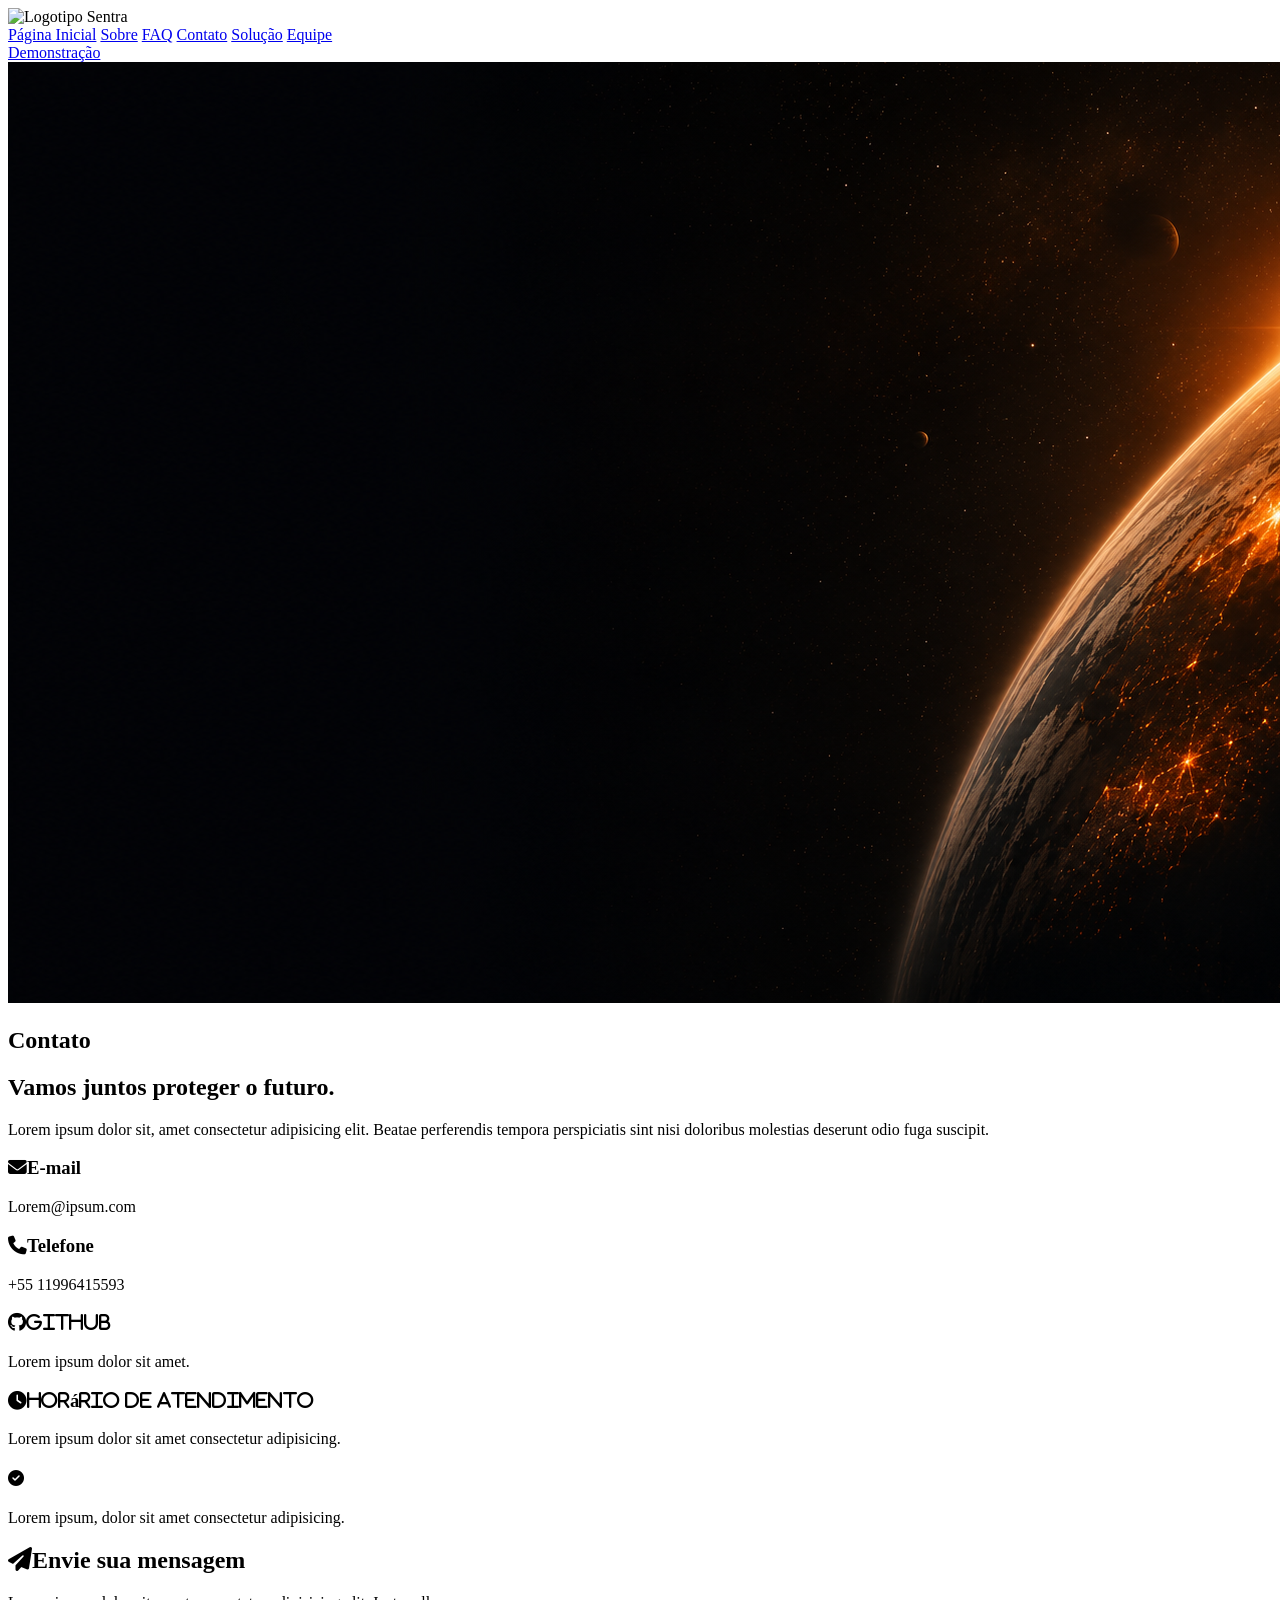
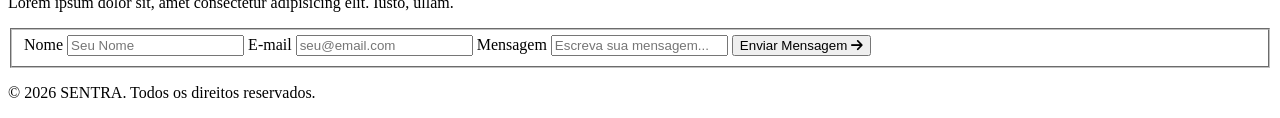
==== paginas/pag-contato.html @ 7772038f "feat: Página contato criada." ====
<!doctype html>
<html lang="pt-br">

<head>
    <meta charset="UTF-8" />
    <meta name="viewport" content="width=device-width, initial-scale=1.0" />
    <title>Contato / Sentra</title>

    <link rel="stylesheet" href="../css/pag-contato.css" />
    <link rel="stylesheet" href="https://cdnjs.cloudflare.com/ajax/libs/font-awesome/6.5.2/css/all.min.css">
</head>

<body>
    <header class="navbar">
        <div class="logo">
            <img src="../assets/logotipo-sentra.webp" alt="Logotipo Sentra" class="logo">
        </div>

        <nav>
            <a href="../index.html" class="nav-link">Página Inicial</a>
            <a href="./pag-sobre.html" class="nav-link">Sobre</a>
            <a href="./pag-faq.html" class="nav-link">FAQ</a>
            <a href="./pag-contato.html" class="nav-link text-highlight">Contato</a>
            <a href="./pag-solucao.html" class="nav-link">Solução</a>
            <a href="./pag-equipe.html" class="nav-link">Equipe</a>
        </nav>

        <a href="./pag-demonstracao.html" class="btn-nav">Demonstração</a>
    </header>
    <main>
        <section class="contact">
            <img src="../assets/bg-espaco.webp" alt="Planeta">
            <div class="left-side">
                <div class="contact-header">
                    <h2 class="header-tag">Contato</h2>
                    <h1 class="header-title">Vamos juntos
                        <span class="header-title--highlight">proteger o futuro.</span>
                    </h1>
                    <p class="header-subtitle">Lorem ipsum dolor sit, amet consectetur adipisicing elit.
                        Beatae perferendis tempora perspiciatis sint nisi doloribus
                        molestias deserunt odio fuga suscipit.</p>
                </div>
                <div class="contact-section">
                    <div class="contacts">
                        <h3 class="contacts-title"><i class="fa-solid fa-envelope contact-icon"></i></i>E-mail</h3>
                        <p class="contacts-subtitle">Lorem@ipsum.com</p>
                    </div>
                    <div class="contacts">
                        <h3 class="contacts-title"><i class="fa-solid fa-phone contact-icon"></i>Telefone</h3>
                        <p class="header-subtitle">+55 11996415593</p>
                    </div>
                    <div class="contacts">
                        <h3 class="contacts-title"><i class="fa-brands fa-github contact-icon">Github</i></h3>
                        <p class="header-subtitle">Lorem ipsum dolor sit amet.</p>
                    </div>
                    <div class="contacts">
                        <h3 class="contacts-title"><i class="fa-solid fa-clock contact-icon">Horário de atendimento</i>
                        </h3>
                        <p class="header-subtitle">Lorem ipsum dolor sit amet consectetur adipisicing.</p>
                    </div>
                </div>
                <div class="contact-card">
                    <h4 class="card-title"><i class="fa-solid fa-circle-check card-icon"></i></h4>
                    <p>Lorem ipsum, dolor sit amet consectetur adipisicing.</p>
                </div>
            </div>
            <div class="form">
                <h2 class="form-title"><i class="fa-solid fa-paper-plane form-icon"></i>Envie sua mensagem</h2>
                <p class="form-subtitle">Lorem ipsum dolor sit, amet consectetur adipisicing elit. Iusto, ullam.</p>
                <form action="#" method="GET" class="contact-form">
                    <fieldset>
                        <!--inputs e labels-->
                        <!--nome-->
                        <label for="name" class="form-label">Nome</label>
                        <input type="text" name="name" id="name" class="form-input" placeholder="Seu Nome" minlength="4"
                            maxlength="120">
                        <!--e-mail-->
                        <label for="email" class="form-label">E-mail</label>
                        <input type="email" id="email" name="email" class="form-input" placeholder="seu@email.com" minlength="5" maxlength="100">
                        <!--mensagem-->
                        <label for="text" class="form-label">Mensagem</label>
                        <input type="text" id="message" name="message" class="form-input" placeholder="Escreva sua mensagem..." 
                        minlength="15" maxlength="1000">
                        <!--submit-->
                        <button type="submit" class="form-btn">Enviar Mensagem <i class="fa-solid fa-arrow-right form-arrow"></i></button>
                    </fieldset>
                </form>
            </div>
        </section>
    </main>
    <footer class="footer">
        <p class="text-footer">© 2026 SENTRA. Todos os direitos reservados.</p>
    </footer>
</body>

</html>
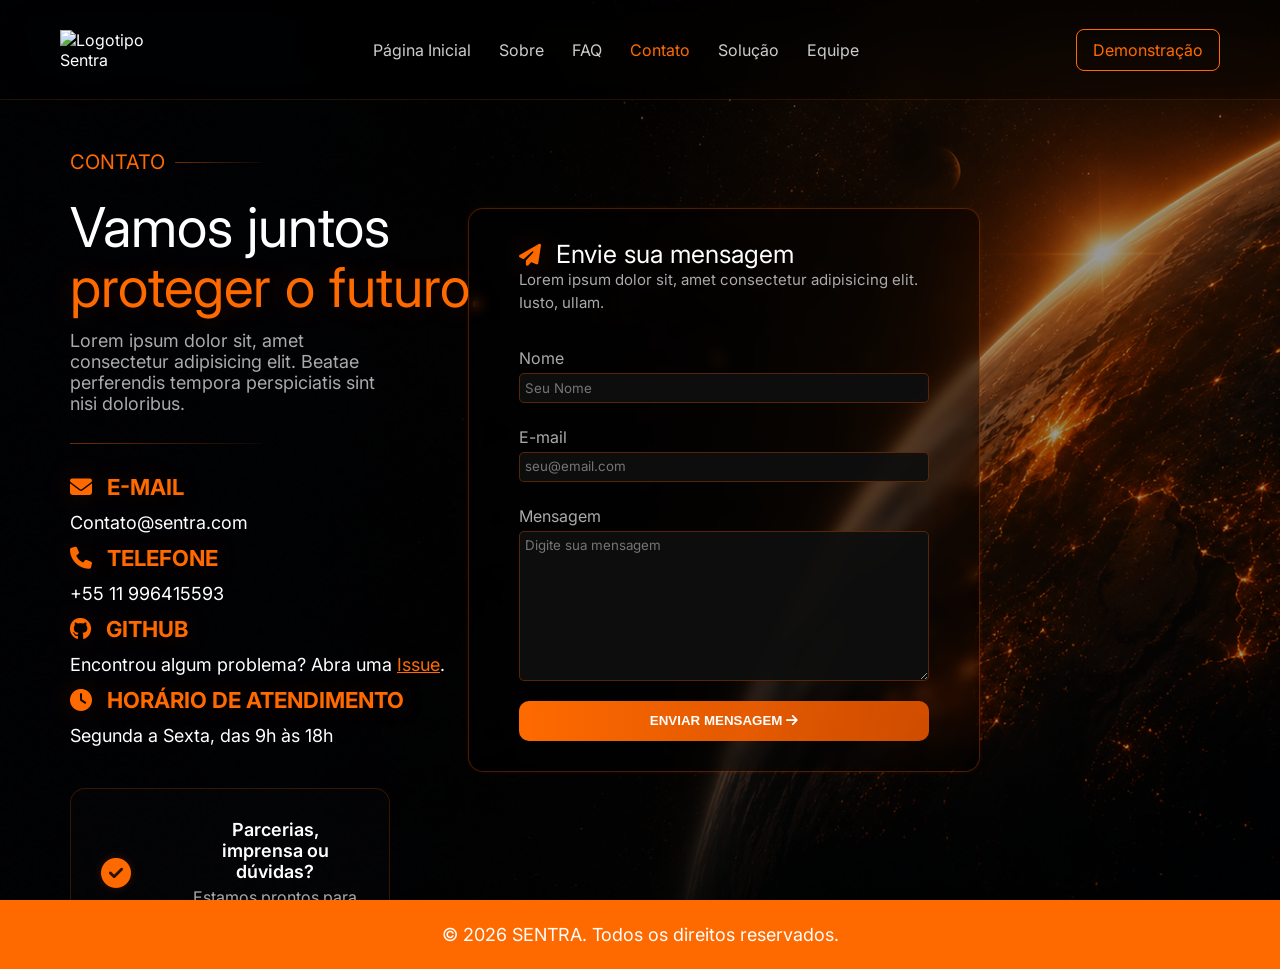
==== commit b5a1d1ac: "Merge pull request #8 from luisfelipe-fernandesesteves/feat/pag-contato Feat/pag contato" ====
--- a/paginas/pag-contato.html
+++ b/paginas/pag-contato.html
@@ -28,8 +28,8 @@
         <a href="./pag-demonstracao.html" class="btn-nav">Demonstração</a>
     </header>
     <main>
-        <section class="contact">
-            <img src="../assets/bg-espaco.webp" alt="Planeta">
+        <section class="section-contact">
+            <img src="../assets/bg-espaco.webp" alt="Planeta" class="bg-contact">
             <div class="left-side">
                 <div class="contact-header">
                     <h2 class="header-tag">Contato</h2>
@@ -37,54 +37,63 @@
                         <span class="header-title--highlight">proteger o futuro.</span>
                     </h1>
                     <p class="header-subtitle">Lorem ipsum dolor sit, amet consectetur adipisicing elit.
-                        Beatae perferendis tempora perspiciatis sint nisi doloribus
-                        molestias deserunt odio fuga suscipit.</p>
+                        Beatae perferendis tempora perspiciatis sint nisi doloribus.</p>
                 </div>
-                <div class="contact-section">
-                    <div class="contacts">
-                        <h3 class="contacts-title"><i class="fa-solid fa-envelope contact-icon"></i></i>E-mail</h3>
-                        <p class="contacts-subtitle">Lorem@ipsum.com</p>
+                <div class="contacts">
+                    <div class="contact">
+                        <h3 class="contact-title"><i class="fa-solid fa-envelope contact-icon"></i>E-mail</h3>
+                        <p class="contact-subtitle">Contato@sentra.com</p>
                     </div>
-                    <div class="contacts">
-                        <h3 class="contacts-title"><i class="fa-solid fa-phone contact-icon"></i>Telefone</h3>
-                        <p class="header-subtitle">+55 11996415593</p>
+                    <div class="contact">
+                        <h3 class="contact-title"><i class="fa-solid fa-phone contact-icon"></i>Telefone</h3>
+                        <p class="contact-subtitle">+55 11 996415593</p>
                     </div>
-                    <div class="contacts">
-                        <h3 class="contacts-title"><i class="fa-brands fa-github contact-icon">Github</i></h3>
-                        <p class="header-subtitle">Lorem ipsum dolor sit amet.</p>
+                    <div class="contact">
+                        <h3 class="contact-title"><i class="fa-brands fa-github contact-icon"></i>Github</h3>
+                        <p class="contact-subtitle">Encontrou algum problema? Abra uma
+                            <a href="https://github.com/NextGen-Lulpa/projeto-sentra" target="_blank"
+                                class="contact-subtitle--link" rel="noopener noreferrer">Issue</a>.
+                        </p>
                     </div>
-                    <div class="contacts">
-                        <h3 class="contacts-title"><i class="fa-solid fa-clock contact-icon">Horário de atendimento</i>
+                    <div class="contact">
+                        <h3 class="contact-title"><i class="fa-solid fa-clock contact-icon"></i>Horário de atendimento
                         </h3>
-                        <p class="header-subtitle">Lorem ipsum dolor sit amet consectetur adipisicing.</p>
+                        <p class="contact-subtitle">Segunda a Sexta, das 9h às 18h</p>
                     </div>
                 </div>
                 <div class="contact-card">
-                    <h4 class="card-title"><i class="fa-solid fa-circle-check card-icon"></i></h4>
-                    <p>Lorem ipsum, dolor sit amet consectetur adipisicing.</p>
+                    <i class="fa-solid fa-circle-check card-icon"></i>
+                    <div class="card-text">
+                        <h4 class="card-title">Parcerias, imprensa ou dúvidas?</h4>
+                        <p class="card-subtitle">Estamos prontos para conversar.</p>
+                    </div>
                 </div>
             </div>
             <div class="form">
-                <h2 class="form-title"><i class="fa-solid fa-paper-plane form-icon"></i>Envie sua mensagem</h2>
-                <p class="form-subtitle">Lorem ipsum dolor sit, amet consectetur adipisicing elit. Iusto, ullam.</p>
-                <form action="#" method="GET" class="contact-form">
-                    <fieldset>
-                        <!--inputs e labels-->
-                        <!--nome-->
-                        <label for="name" class="form-label">Nome</label>
-                        <input type="text" name="name" id="name" class="form-input" placeholder="Seu Nome" minlength="4"
-                            maxlength="120">
-                        <!--e-mail-->
-                        <label for="email" class="form-label">E-mail</label>
-                        <input type="email" id="email" name="email" class="form-input" placeholder="seu@email.com" minlength="5" maxlength="100">
-                        <!--mensagem-->
-                        <label for="text" class="form-label">Mensagem</label>
-                        <input type="text" id="message" name="message" class="form-input" placeholder="Escreva sua mensagem..." 
-                        minlength="15" maxlength="1000">
-                        <!--submit-->
-                        <button type="submit" class="form-btn">Enviar Mensagem <i class="fa-solid fa-arrow-right form-arrow"></i></button>
-                    </fieldset>
-                </form>
+                <div class="form-container">
+                    <h2 class="form-title"><i class="fa-solid fa-paper-plane form-icon"></i>Envie sua mensagem</h2>
+                    <p class="form-subtitle">Lorem ipsum dolor sit, amet consectetur adipisicing elit. Iusto, ullam.</p>
+                    <form action="#" method="GET" class="form-contact">
+                        <fieldset class="form-field">
+                            <!--inputs e labels-->
+                            <!--nome-->
+                            <label for="name" class="form-label">Nome</label>
+                            <input type="text" name="name" id="name" class="form-input" placeholder="Seu Nome"
+                                minlength="4" maxlength="120">
+                            <!--e-mail-->
+                            <label for="email" class="form-label">E-mail</label>
+                            <input type="email" id="email" name="email" class="form-input" placeholder="seu@email.com"
+                                minlength="5" maxlength="100">
+                            <!--mensagem-->
+                            <label for="text" class="form-label">Mensagem</label>
+                            <textarea class="form-input input-message" placeholder="Digite sua mensagem" 
+                            minlength="15" maxlength="1000"></textarea>
+                            <!--submit-->
+                            <button type="submit" class="form-btn">Enviar Mensagem <i
+                                    class="fa-solid fa-arrow-right form-arrow"></i></button>
+                        </fieldset>
+                    </form>
+                </div>
             </div>
         </section>
     </main>
--- a/css/pag-contato.css
+++ b/css/pag-contato.css
@@ -0,0 +1,263 @@
+@import url('navbar.css');
+
+body {
+    font-family: 'Inter', sans-serif;
+    background: var(--cor-bg);
+    color: var(--cor-branco);
+    font-size: 16px;
+}
+/*bg*/
+.bg-contact {
+    width: 100%;
+    height: 100vh;
+    object-fit: cover;
+    display: block;
+    filter: brightness(0.60);
+}
+/*contato informações*/
+.left-side {
+    width: 50%;
+    height: auto;
+    position: absolute;
+    top: 0;
+    left: 0;
+    display: flex;
+    flex-direction: column;
+    margin: 150px 70px;
+}
+/*TAG*/
+.header-tag {
+    color: var(--laranja-primario);
+    text-transform: uppercase;
+    font-size: 20px;
+    font-weight: 400;
+
+    display: flex;
+    align-items: center;
+    gap: 10px;
+    width: 30%;
+}
+/*Barra*/
+.header-tag::after {
+    content: "";
+    flex: 1; /*alinha o after e a tag lado a lado*/
+    height: 1px; 
+    background: linear-gradient(to right,
+    rgba(255, 94, 0, 0.45),
+    rgba(255, 94, 0, 0.05));
+}
+/*Titulo*/
+.header-title {
+    margin-top: 20px;
+    font-size: 55px;
+    font-weight: 400;
+}
+.header-title--highlight {
+    display:block;
+    color: var(--laranja-primario);
+    text-shadow: 0 0 30px rgba(255, 94, 0, 0.2);
+    line-height: 1;
+}
+/*Subtitulo*/
+.header-subtitle {
+    font-size: 18px;
+    width: 50%;
+    margin-top: 15px;
+    color: var(--cor-cinza);
+
+    position: relative;
+    padding-bottom: 30px;
+}
+/*Barra*/
+.header-subtitle::after {
+    content: "";
+    position: absolute;
+    left: 0;
+    bottom: 0;
+    width: 60%;
+    height: 1px;
+    background: linear-gradient(to right,
+    rgba(255, 94, 0, 0.45),
+    rgba(255, 94, 0, 0.05));
+}
+/*Formas de contato*/
+.contacts {
+    margin-top: 30px;
+}
+.contact-title {
+    color: var(--laranja-primario);
+    font-size: 22px;
+    text-transform: uppercase;
+    text-shadow: 0 0 30px rgba(255, 94, 0, 0.2);
+}
+.contact-icon {
+    margin-right: 15px;
+    font-size: 22px;
+}
+.contact-subtitle {
+    margin: 12px 0;
+    font-size: 18px;
+}
+.contact-subtitle--link {
+    color: var(--laranja-primario);
+}
+/*Card*/
+.contact-card {
+    background: rgba(15, 15, 15, 0.2);
+
+    margin-top: 30px;
+    width: 50%;
+    height: auto;
+    padding: 30px;
+    text-align: left;
+
+    border: 1px solid rgba(255, 94, 0, 0.2);
+    border-radius: 15px;
+
+    display: flex;
+    align-items: center;
+    gap: 60px;
+}
+
+.contact-card:hover {
+    box-shadow: 0 0 5px rgba(255, 94, 0, 0.2);
+    transition: 0.3s ease;
+    transform: translateY(-2px);
+    background-color: rgba(255, 255, 255, 0.03);
+}
+
+.card-icon {
+    font-size: 30px;
+    color: var(--laranja-primario);
+    text-shadow: 0 0 10px rgba(255, 94, 0, 0.2);
+}
+
+.card-text {
+    display: flex;
+    flex-direction: column;
+    text-align: left;
+}
+
+.card-title {
+    font-weight: 600;
+    font-size: 18px;
+    margin: 0;
+}
+
+.card-subtitle {
+    color: var(--cor-cinza);
+    margin: 5px 0 0 0;
+}
+.card-subtitle {
+    color: var(--cor-cinza);
+}
+.card-text {
+    flex-direction: column;
+    text-align: center;
+}
+/*form*/
+.form {
+    color: var(--cor-branco);
+    position: absolute;
+    top: 0;
+    bottom: 0;
+    right: 300px;
+    width: 40%;
+    height: auto;
+    display: flex;
+
+    flex-direction: column;
+    margin: 80px 0 0 80px;
+    justify-content: center;
+}
+.form-container {
+    background: rgba(0, 0, 0, 0.4);
+    backdrop-filter: blur(6px);
+    border: 1px solid rgba(255, 94, 0, 0.3);
+    box-shadow: 0 0 5px rgba(255, 94, 0, 0.1);
+    border-radius: 15px;
+    padding: 30px 50px;
+}
+/*form texto*/
+.form-title {
+    font-weight: 400;
+    font-size: 25px;
+}
+.form-icon {
+    font-size: 22px;
+    color: var(--laranja-primario);
+    text-shadow: 0 0 30px rgba(255, 94, 0, 0.2);
+    padding-right: 15px;
+}
+.form-subtitle {
+    color: var(--cor-cinza);
+    padding-bottom: 30px;
+    font-size: 15px;
+    line-height: 1.5;
+}
+.form-field {
+    border: none;
+    display: flex;
+    flex-direction: column;
+}
+.form-label {
+    color: var(--cor-cinza);
+    font-size: 16px;
+    line-height: 1.8;
+}
+/*inputs*/
+.form-input {
+    background: rgba(15, 15, 15, 0.9);
+    backdrop-filter: blur(6px);
+    border: 1px solid rgba(255, 94, 0, 0.3);
+    border-radius: 5px;
+    height: 30px;
+    padding: 5px;
+    margin-bottom: 20px;
+    color: var(--cor-branco);
+}
+.input-message {
+    height: 150px;
+}
+.input-message::placeholder, .form-input::placeholder {
+    font-family: 'Inter', sans-serif;
+}
+.input-message:focus, .form-input:focus {
+    text-shadow: 0 0 30px rgba(255, 94, 0, 0.2);
+    outline: 1px solid var(--laranja-primario);
+}
+.form-btn {
+    color: var(--cor-branco);
+    background: linear-gradient(to right, var(--laranja-primario), rgba(255, 94, 0, 0.8));
+    border: none;
+    height: 40px;
+    border-radius: 10px;
+    cursor: pointer;
+    text-transform: uppercase;
+    font-weight: 600;
+}
+.form-btn:hover {
+    transition: 0.6s ease;
+    background: none;
+    background-color: rgba(255, 255, 255, 0.9);
+    color: var(--laranja-primario);
+}
+/*footer*/
+.footer {
+    width: 100%;
+    padding: 24px 20px;
+    display: flex;
+    justify-content: center;
+    align-items: center;
+    background: var(--laranja-primario);
+    position: relative;
+    z-index: 20;
+}
+
+.text-footer {
+    margin: 0;
+    font-size: 18px;
+    font-weight: 400;
+    color: var(--cor-branco);
+    text-align: center;
+}
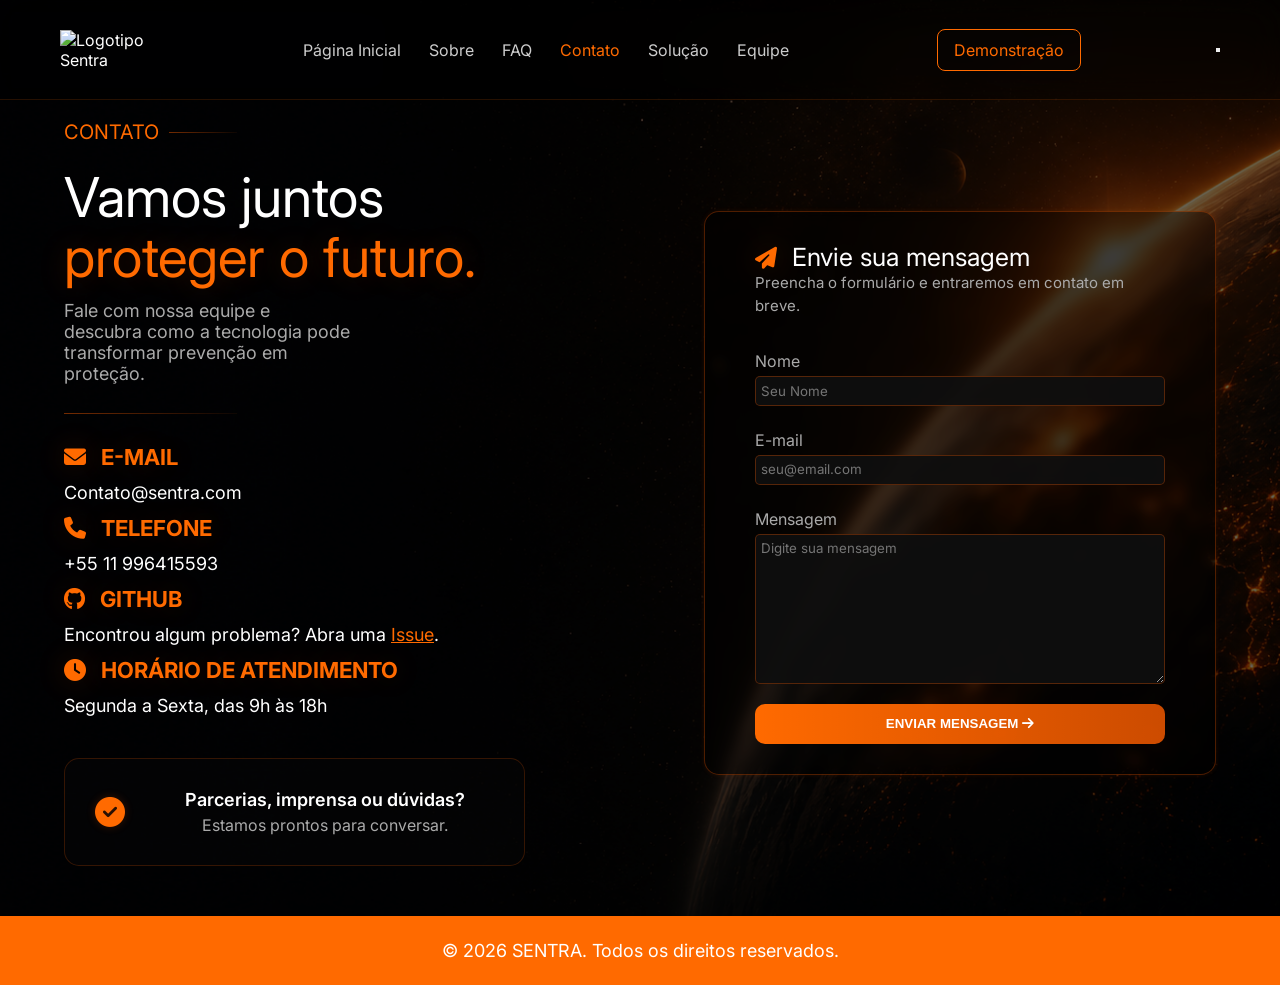
==== commit 0dc928af: "feat: Modal de erro" ====
--- a/paginas/pag-contato.html
+++ b/paginas/pag-contato.html
@@ -8,6 +8,8 @@
 
     <link rel="stylesheet" href="../css/pag-contato.css" />
     <link rel="stylesheet" href="https://cdnjs.cloudflare.com/ajax/libs/font-awesome/6.5.2/css/all.min.css">
+    <script src="../js/navbar.js" defer></script>
+    <script src="../js/pag-contato.js" defer></script>
 </head>
 
 <body>
@@ -16,7 +18,7 @@
             <img src="../assets/logotipo-sentra.webp" alt="Logotipo Sentra" class="logo">
         </div>
 
-        <nav>
+        <nav class="navbar-links" id="navbarLinks">
             <a href="../index.html" class="nav-link">Página Inicial</a>
             <a href="./pag-sobre.html" class="nav-link">Sobre</a>
             <a href="./pag-faq.html" class="nav-link">FAQ</a>
@@ -26,6 +28,7 @@
         </nav>
 
         <a href="./pag-demonstracao.html" class="btn-nav">Demonstração</a>
+        <button class="hamburger" id="hamburger"></button>
     </header>
     <main>
         <section class="section-contact">
@@ -36,8 +39,8 @@
                     <h1 class="header-title">Vamos juntos
                         <span class="header-title--highlight">proteger o futuro.</span>
                     </h1>
-                    <p class="header-subtitle">Lorem ipsum dolor sit, amet consectetur adipisicing elit.
-                        Beatae perferendis tempora perspiciatis sint nisi doloribus.</p>
+                    <p class="header-subtitle">Fale com nossa equipe e descubra como a tecnologia
+                        pode transformar prevenção em proteção.</p>
                 </div>
                 <div class="contacts">
                     <div class="contact">
@@ -72,7 +75,7 @@
             <div class="form">
                 <div class="form-container">
                     <h2 class="form-title"><i class="fa-solid fa-paper-plane form-icon"></i>Envie sua mensagem</h2>
-                    <p class="form-subtitle">Lorem ipsum dolor sit, amet consectetur adipisicing elit. Iusto, ullam.</p>
+                    <p class="form-subtitle">Preencha o formulário e entraremos em contato em breve.</p>
                     <form action="#" method="GET" class="form-contact">
                         <fieldset class="form-field">
                             <!--inputs e labels-->
@@ -86,8 +89,8 @@
                                 minlength="5" maxlength="100">
                             <!--mensagem-->
                             <label for="text" class="form-label">Mensagem</label>
-                            <textarea class="form-input input-message" placeholder="Digite sua mensagem" 
-                            minlength="15" maxlength="1000"></textarea>
+                            <textarea name="message" id="message" class="form-input input-message" placeholder="Digite sua mensagem" minlength="15"
+                                maxlength="1000"></textarea>
                             <!--submit-->
                             <button type="submit" class="form-btn">Enviar Mensagem <i
                                     class="fa-solid fa-arrow-right form-arrow"></i></button>
@@ -100,6 +103,13 @@
     <footer class="footer">
         <p class="text-footer">© 2026 SENTRA. Todos os direitos reservados.</p>
     </footer>
+    <div class="contact-modal" id="contactModal">
+        <div class="contact-modal-content">
+            <i class="fa-solid fa-circle-check contact-modal-icon"></i>
+            <h3 class="contact-modal-title">Mensagem enviada!</h3>
+            <p class="contact-modal-text">Recebemos sua mensagem e entraremos em contato em breve.</p>
+        </div>
+    </div>
 </body>
 
 </html>
--- a/css/pag-contato.css
+++ b/css/pag-contato.css
@@ -6,24 +6,32 @@
     color: var(--cor-branco);
     font-size: 16px;
 }
-/*bg*/
+/* seção de contato e bg */
+.section-contact {
+    position: relative;
+    display: flex;
+    justify-content: space-between;
+    align-items: center;
+    min-height: 100vh;
+}
 .bg-contact {
-    width: 100%;
-    height: 100vh;
-    object-fit: cover;
-    display: block;
-    filter: brightness(0.60);
-}
-/*contato informações*/
-.left-side {
-    width: 50%;
-    height: auto;
     position: absolute;
     top: 0;
     left: 0;
+    width: 100%;
+    height: 100%;
+    object-fit: cover;
+    z-index: -1;
+    filter: brightness(0.40);
+}
+/*contato informações*/
+.left-side {
+    width: 45%;
+    position: relative;
     display: flex;
     flex-direction: column;
-    margin: 150px 70px;
+    margin: 120px 0 50px 5%;
+    justify-content: center;
 }
 /*TAG*/
 .header-tag {
@@ -158,16 +166,11 @@
 /*form*/
 .form {
     color: var(--cor-branco);
-    position: absolute;
-    top: 0;
-    bottom: 0;
-    right: 300px;
+    position: relative;
     width: 40%;
-    height: auto;
-    display: flex;
-
+    display: flex;
     flex-direction: column;
-    margin: 80px 0 0 80px;
+    margin: 120px 5% 50px 0;
     justify-content: center;
 }
 .form-container {
@@ -222,7 +225,7 @@
 .input-message::placeholder, .form-input::placeholder {
     font-family: 'Inter', sans-serif;
 }
-.input-message:focus, .form-input:focus {
+.input-message:focus, .form-input:focus { /*quando selecionado*/
     text-shadow: 0 0 30px rgba(255, 94, 0, 0.2);
     outline: 1px solid var(--laranja-primario);
 }
@@ -260,4 +263,177 @@
     font-weight: 400;
     color: var(--cor-branco);
     text-align: center;
+}
+
+/*MODAL*/
+
+.contact-modal {
+    position: fixed;
+    inset: 0;
+    background: rgba(0, 0, 0, 0.2);
+    backdrop-filter: blur(6px);
+    -webkit-backdrop-filter: blur(6px);
+    display: flex;
+    justify-content: center;
+    align-items: center;
+    z-index: 9999;
+    opacity: 0;
+    visibility: hidden;
+    pointer-events: none;
+    transition: 0.4s ease;
+}
+
+.contact-modal.active {
+    opacity: 1;
+    visibility: visible;
+    pointer-events: auto;
+}
+
+.contact-modal-content {
+    width: 90%;
+    max-width: 420px;
+    background: rgba(15, 15, 15, 0.95);
+    border: 1px solid rgba(255, 94, 0, 0.3);
+    box-shadow: 0 0 30px rgba(255, 94, 0, 0.15);
+    border-radius: 15px;
+    padding: 35px 30px;
+    text-align: center;
+    animation: modalUp 0.4s ease forwards;
+}
+
+.contact-modal-icon {
+    font-size: 42px;
+    color: var(--laranja-primario);
+    text-shadow: 0 0 20px rgba(255, 94, 0, 0.4);
+    margin-bottom: 18px;
+}
+
+.contact-modal-title {
+    font-size: 24px;
+    font-weight: 500;
+    margin-bottom: 10px;
+    color: var(--cor-branco);
+}
+
+.contact-modal-text {
+    font-size: 15px;
+    color: var(--cor-cinza);
+    line-height: 1.5;
+}
+
+/*MODAL DE ERRO*/
+.contact-modal.success .contact-modal-icon {
+    color: var(--laranja-primario);
+    text-shadow: 0 0 20px rgba(255, 94, 0, 0.4);
+}
+
+.contact-modal.error .contact-modal-icon {
+    color: #E84545;
+    text-shadow: 0 0 20px rgba(232, 69, 69, 0.4);
+}
+
+.contact-modal.error .contact-modal-content {
+    border: 1px solid rgba(232, 69, 69, 0.35);
+    box-shadow: 0 0 30px rgba(232, 69, 69, 0.15);
+}
+
+/*animacao do modal*/
+@keyframes modalUp {
+    from {
+        opacity: 0;
+        transform: translateY(25px) scale(0.96);
+    }
+
+    to {
+        opacity: 1;
+        transform: translateY(0) scale(1);
+    }
+}
+
+/*responsividade*/
+@media (max-width:1315px) { /*desktop*/
+    .contact-card {
+        width: 80%;
+    }
+}
+@media (max-width: 992px) { /*desktop*/
+    .left-side {
+        width: 45%;
+        margin: 120px 20px;
+    }
+    .form {
+        width: 45%;
+        margin: 120px 20px 50px 0;
+    }
+    .header-title {
+        font-size: 40px;
+    }
+    .header-subtitle {
+        width: 90%;
+        font-size: 16px;
+    }
+    .contact-title {
+        font-size: 18px;
+    }
+    .contact-subtitle {
+        font-size: 16px;
+    }
+    .contact-card {
+        width: 100%;
+        padding: 20px;
+        gap: 20px;
+    }
+    .form-container {
+        padding: 20px 30px;
+    }
+    .form-title {
+        font-size: 20px;
+    }
+}
+
+@media (max-width: 768px) { /*tablet*/
+    .section-contact {
+        flex-direction: column;
+    }
+    .left-side {
+        width: 90%;
+        margin: 120px auto 30px; /*cima, laterais, baixo*/
+    }
+    .form {
+        width: 90%;
+        margin: 0 auto 50px;
+    }
+}
+
+@media (max-width: 480px) { /*mobile*/
+    .left-side, .form {
+        width: 75%;
+    }
+    .left-side {
+        margin-top: 130px;
+    }
+    .header-title {
+        font-size: 32px;
+    }
+    .header-tag {
+        width: 70%;
+        font-size: 16px;
+    }
+    .contact-card {
+        flex-direction: column;
+        text-align: center;
+        gap: 10px;
+    }
+    .card-text {
+        align-items: center;
+    }
+    .form-container {
+        padding: 20px;
+    }
+    .form-title {
+        font-size: 22px;
+    }
+    .form-subtitle {
+        font-size: 14px;
+    }
 }
